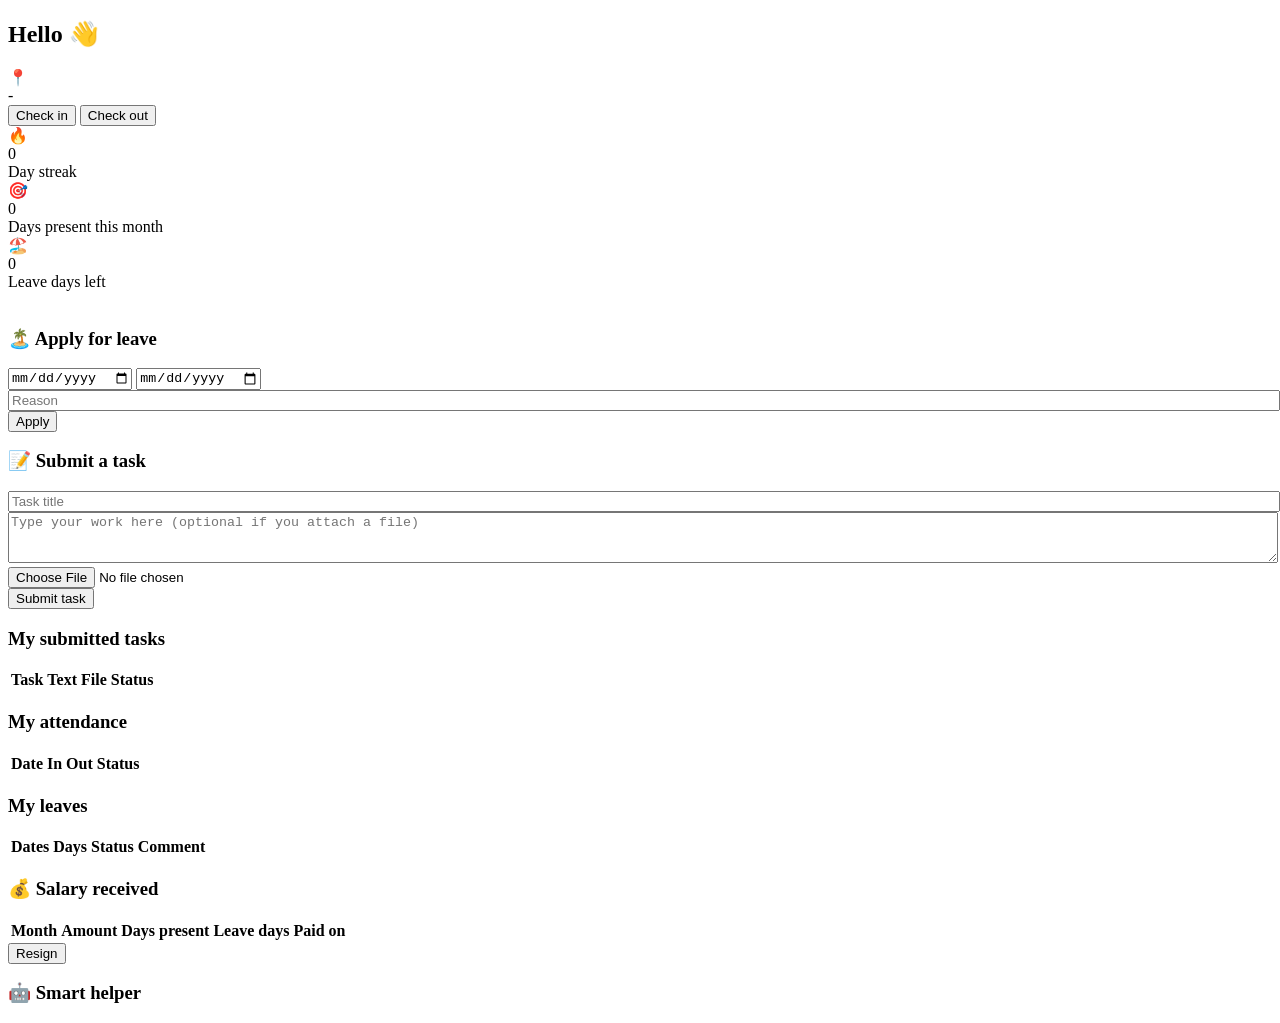
==== employee.html @ 06b5e777 "Add files via upload" ====
<!doctype html><html lang=en><head><meta charset=utf-8><script>try{document.documentElement.dataset.mode=localStorage.hcm_mode||''}catch(e){}</script><meta name=viewport content="width=device-width,initial-scale=1"><title>HCM Lite - My Home</title><link rel=preconnect href=https://fonts.googleapis.com><link rel=stylesheet href="https://fonts.googleapis.com/css2?family=Plus+Jakarta+Sans:wght@400;500;600;700;800&family=JetBrains+Mono:wght@400;500&family=Fredoka:wght@500;600;700"><link rel=stylesheet href="../css/variables.css"><link rel=stylesheet href="../css/global.css"></head><body><div id=nav></div><main>
<div class=banner><div><h2 id=hi>Hello 👋</h2><p id=sub></p></div><div class=clock id=clk></div></div>
<div class=grid><div class=card><span class=ic>📍</span><div id=st>-</div><button class=g onclick=checkIn()>Check in</button> <button onclick=checkOut()>Check out</button></div>
<div class=card><span class=ic>🔥</span><div class=n id=streak>0</div>Day streak<div id=sm style="color:var(--mu);font-size:13px"></div></div>
<div class=card><span class=ic>🎯</span><div class=n id=mpres>0</div>Days present this month</div>
<div class=card><span class=ic>🏖️</span><div class=n id=bal>0</div>Leave days left<div class=bar><i id=lb></i></div></div></div><br>
<div class=card><h3>🏝️ Apply for leave</h3><input id=lf type=date> <input id=lt type=date><br><input id=lr placeholder=Reason style=width:100%><button onclick=applyLeave()>Apply</button></div>
<div class=card><h3>📝 Submit a task</h3><input id=tt placeholder="Task title" style=width:100%><textarea id=tx rows=3 placeholder="Type your work here (optional if you attach a file)" style=width:100%></textarea><input id=tf type=file><br><button onclick=submitTask()>Submit task</button></div><div class=card><h3>My submitted tasks</h3><div class=t><table><thead><tr><th>Task</th><th>Text</th><th>File</th><th>Status</th></tr></thead><tbody id=mt></tbody></table></div></div><div class=card><h3>My attendance</h3><div class=t><table><thead><tr><th>Date</th><th>In</th><th>Out</th><th>Status</th></tr></thead><tbody id=att></tbody></table></div></div><div class=card><h3>My leaves</h3><div class=t><table><thead><tr><th>Dates</th><th>Days</th><th>Status</th><th>Comment</th></tr></thead><tbody id=ml></tbody></table></div></div><div class=card><h3>💰 Salary received</h3><div class=t><table><thead><tr><th>Month</th><th>Amount</th><th>Days present</th><th>Leave days</th><th>Paid on</th></tr></thead><tbody id=mp></tbody></table></div></div><div class=card><button class=r onclick=resign()>Resign</button></div><div class=card><h3>🤖 Smart helper</h3><div id=helper></div></div></main><script src="../js/storage.js"></script><script src="../js/theme.js"></script><script src="../js/app.js"></script><script src="../js/auth.js"></script><script src="../js/attendance.js"></script><script src="../js/leave.js"></script><script src="../js/helper.js"></script><script src="../js/tasks.js"></script><script src="../js/pay.js"></script><script>
const u=guard('employee');nav(u);
/* consecutive working days attended (weekends and approved leave don't break the streak) */
function streak(){const d=DB.get(),S=new Set(d.att.filter(a=>a.uid==u.id).map(a=>a.date)),L=d.leaves.filter(l=>l.uid==u.id&&l.status=='approved');let n=0,x=new Date();const iso=()=>x.toLocaleDateString('en-CA');
if(!S.has(iso()))x.setDate(x.getDate()-1);
for(let i=0;i<400;i++,x.setDate(x.getDate()-1)){const k=iso();if(S.has(k)){n++;continue}if(!wkd(k))continue;if(L.some(l=>l.from<=k&&l.to>=k))continue;break}return n}
const h=new Date().getHours();hi.textContent=(h<12?'Good morning':h<17?'Good afternoon':'Good evening')+', '+u.name.split(' ')[0]+' 👋';
const tick=()=>clk.textContent=new Date().toLocaleTimeString([],{hour:'2-digit',minute:'2-digit',second:'2-digit'});tick();setInterval(tick,1000);
function home(){const d=DB.get(),a=d.att.find(x=>x.uid==u.id&&x.date==today());$('#st').innerHTML=a?`In ${a.in} · Out ${a.out||'-'} · <span class=tag>${a.status}</span>`:'Not checked in today';
sub.textContent=a?(a.out?'All done for today. Great job! 🌟':'You are checked in. Have a productive day! 💪'):'Tap Check in to start your day ⏰';
const b=balance(u.id),q=d.company.quota||1,s=streak();$('#bal').textContent=b;lb.style.width=Math.max(0,b/q*100)+'%';
streak_.textContent=s;$('#sm').textContent=s>=5?'On fire! 🚀':s?'Keep it going!':'Check in to start one';
$('#mpres').textContent=d.att.filter(x=>x.uid==u.id&&x.date.startsWith(today().slice(0,7))).reduce((n,x)=>n+(x.status=='half day'?.5:1),0);
showAtt();myLeaves();myTasks();myPays()}
const streak_=$('#streak');
home();helperBox();payAlert();addEventListener('storage',()=>{home();payAlert()})</script></body></html>
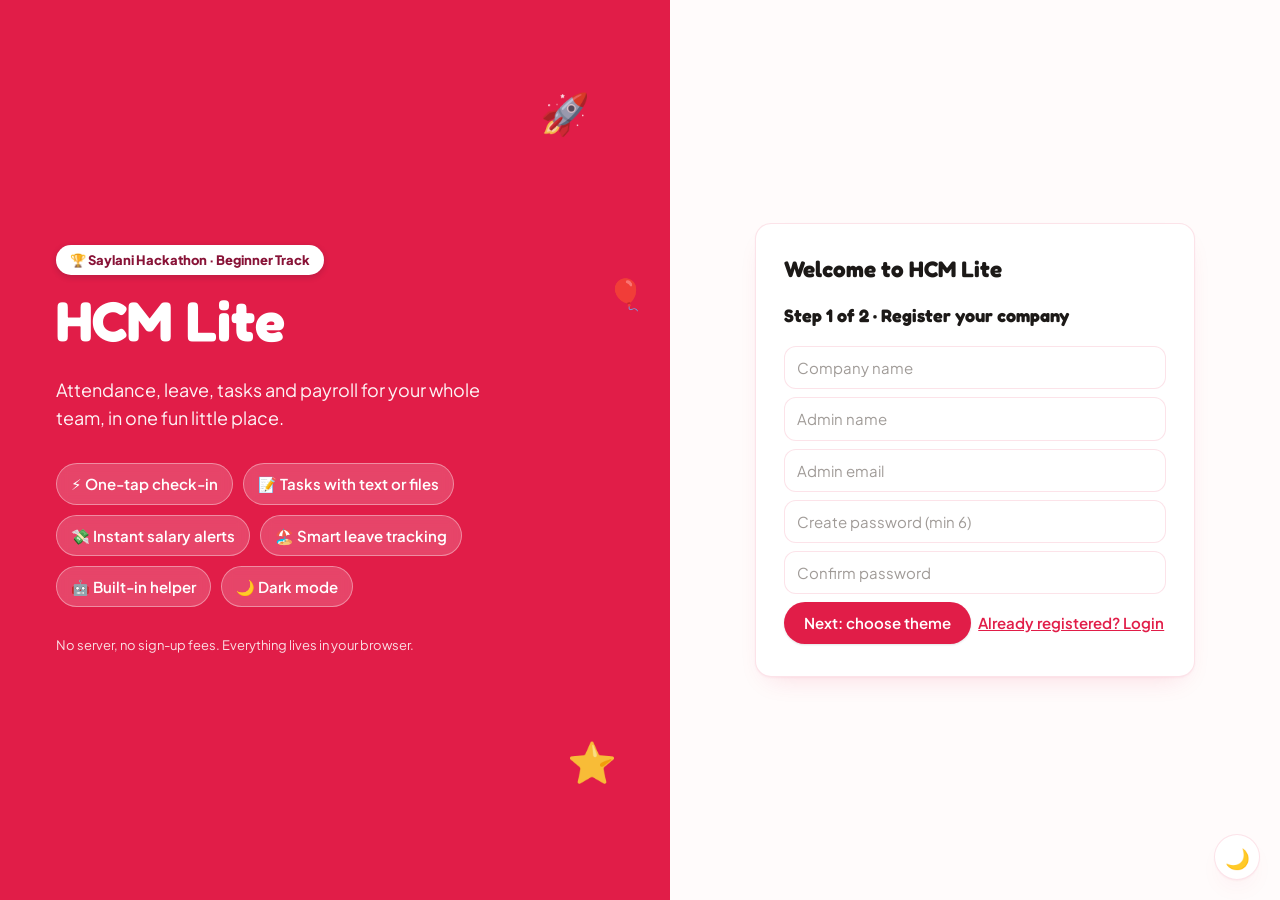
==== commit e61af6d0: "Add files via upload" ====
--- a/employee.html
+++ b/employee.html
@@ -1,23 +1,329 @@
-<!doctype html><html lang=en><head><meta charset=utf-8><script>try{document.documentElement.dataset.mode=localStorage.hcm_mode||''}catch(e){}</script><meta name=viewport content="width=device-width,initial-scale=1"><title>HCM Lite - My Home</title><link rel=preconnect href=https://fonts.googleapis.com><link rel=stylesheet href="https://fonts.googleapis.com/css2?family=Plus+Jakarta+Sans:wght@400;500;600;700;800&family=JetBrains+Mono:wght@400;500&family=Fredoka:wght@500;600;700"><link rel=stylesheet href="../css/variables.css"><link rel=stylesheet href="../css/global.css"></head><body><div id=nav></div><main>
-<div class=banner><div><h2 id=hi>Hello 👋</h2><p id=sub></p></div><div class=clock id=clk></div></div>
-<div class=grid><div class=card><span class=ic>📍</span><div id=st>-</div><button class=g onclick=checkIn()>Check in</button> <button onclick=checkOut()>Check out</button></div>
-<div class=card><span class=ic>🔥</span><div class=n id=streak>0</div>Day streak<div id=sm style="color:var(--mu);font-size:13px"></div></div>
-<div class=card><span class=ic>🎯</span><div class=n id=mpres>0</div>Days present this month</div>
-<div class=card><span class=ic>🏖️</span><div class=n id=bal>0</div>Leave days left<div class=bar><i id=lb></i></div></div></div><br>
-<div class=card><h3>🏝️ Apply for leave</h3><input id=lf type=date> <input id=lt type=date><br><input id=lr placeholder=Reason style=width:100%><button onclick=applyLeave()>Apply</button></div>
-<div class=card><h3>📝 Submit a task</h3><input id=tt placeholder="Task title" style=width:100%><textarea id=tx rows=3 placeholder="Type your work here (optional if you attach a file)" style=width:100%></textarea><input id=tf type=file><br><button onclick=submitTask()>Submit task</button></div><div class=card><h3>My submitted tasks</h3><div class=t><table><thead><tr><th>Task</th><th>Text</th><th>File</th><th>Status</th></tr></thead><tbody id=mt></tbody></table></div></div><div class=card><h3>My attendance</h3><div class=t><table><thead><tr><th>Date</th><th>In</th><th>Out</th><th>Status</th></tr></thead><tbody id=att></tbody></table></div></div><div class=card><h3>My leaves</h3><div class=t><table><thead><tr><th>Dates</th><th>Days</th><th>Status</th><th>Comment</th></tr></thead><tbody id=ml></tbody></table></div></div><div class=card><h3>💰 Salary received</h3><div class=t><table><thead><tr><th>Month</th><th>Amount</th><th>Days present</th><th>Leave days</th><th>Paid on</th></tr></thead><tbody id=mp></tbody></table></div></div><div class=card><button class=r onclick=resign()>Resign</button></div><div class=card><h3>🤖 Smart helper</h3><div id=helper></div></div></main><script src="../js/storage.js"></script><script src="../js/theme.js"></script><script src="../js/app.js"></script><script src="../js/auth.js"></script><script src="../js/attendance.js"></script><script src="../js/leave.js"></script><script src="../js/helper.js"></script><script src="../js/tasks.js"></script><script src="../js/pay.js"></script><script>
-const u=guard('employee');nav(u);
-/* consecutive working days attended (weekends and approved leave don't break the streak) */
-function streak(){const d=DB.get(),S=new Set(d.att.filter(a=>a.uid==u.id).map(a=>a.date)),L=d.leaves.filter(l=>l.uid==u.id&&l.status=='approved');let n=0,x=new Date();const iso=()=>x.toLocaleDateString('en-CA');
-if(!S.has(iso()))x.setDate(x.getDate()-1);
-for(let i=0;i<400;i++,x.setDate(x.getDate()-1)){const k=iso();if(S.has(k)){n++;continue}if(!wkd(k))continue;if(L.some(l=>l.from<=k&&l.to>=k))continue;break}return n}
-const h=new Date().getHours();hi.textContent=(h<12?'Good morning':h<17?'Good afternoon':'Good evening')+', '+u.name.split(' ')[0]+' 👋';
-const tick=()=>clk.textContent=new Date().toLocaleTimeString([],{hour:'2-digit',minute:'2-digit',second:'2-digit'});tick();setInterval(tick,1000);
-function home(){const d=DB.get(),a=d.att.find(x=>x.uid==u.id&&x.date==today());$('#st').innerHTML=a?`In ${a.in} · Out ${a.out||'-'} · <span class=tag>${a.status}</span>`:'Not checked in today';
-sub.textContent=a?(a.out?'All done for today. Great job! 🌟':'You are checked in. Have a productive day! 💪'):'Tap Check in to start your day ⏰';
-const b=balance(u.id),q=d.company.quota||1,s=streak();$('#bal').textContent=b;lb.style.width=Math.max(0,b/q*100)+'%';
-streak_.textContent=s;$('#sm').textContent=s>=5?'On fire! 🚀':s?'Keep it going!':'Check in to start one';
-$('#mpres').textContent=d.att.filter(x=>x.uid==u.id&&x.date.startsWith(today().slice(0,7))).reduce((n,x)=>n+(x.status=='half day'?.5:1),0);
-showAtt();myLeaves();myTasks();myPays()}
-const streak_=$('#streak');
-home();helperBox();payAlert();addEventListener('storage',()=>{home();payAlert()})</script></body></html>
+
+<!DOCTYPE html>
+<html lang="en">
+<head>
+  <meta charset="UTF-8">
+
+  <script>
+    try {
+      document.documentElement.dataset.mode =
+        localStorage.hcm_mode || '';
+    } catch (e) {}
+  </script>
+
+  <meta name="viewport" content="width=device-width, initial-scale=1">
+  <title>HCM Lite - My Home</title>
+
+  <link rel="preconnect" href="https://fonts.googleapis.com">
+
+  <link
+    rel="stylesheet"
+    href="https://fonts.googleapis.com/css2?family=Plus+Jakarta+Sans:wght@400;500;600;700;800&family=JetBrains+Mono:wght@400;500&family=Fredoka:wght@500;600;700"
+  >
+
+  <link rel="stylesheet" href="variables.css">
+  <link rel="stylesheet" href="global.css">
+</head>
+
+<body>
+  <div id="nav"></div>
+
+  <main>
+    <div class="banner">
+      <div>
+        <h2 id="hi">Hello 👋</h2>
+        <p id="sub"></p>
+      </div>
+
+      <div class="clock" id="clk"></div>
+    </div>
+
+    <div class="grid">
+      <div class="card">
+        <span class="ic">📍</span>
+        <div id="st">-</div>
+        <button class="g" onclick="checkIn()">Check in</button>
+        <button onclick="checkOut()">Check out</button>
+      </div>
+
+      <div class="card">
+        <span class="ic">🔥</span>
+        <div class="n" id="streak">0</div>
+        Day streak
+        <div id="sm" style="color:var(--mu);font-size:13px"></div>
+      </div>
+
+      <div class="card">
+        <span class="ic">🎯</span>
+        <div class="n" id="mpres">0</div>
+        Days present this month
+      </div>
+
+      <div class="card">
+        <span class="ic">🏖️</span>
+        <div class="n" id="bal">0</div>
+        Leave days left
+        <div class="bar">
+          <i id="lb"></i>
+        </div>
+      </div>
+    </div>
+
+    <br>
+
+    <div class="card">
+      <h3>🏝️ Apply for leave</h3>
+      <input id="lf" type="date">
+      <input id="lt" type="date">
+      <br>
+      <input id="lr" placeholder="Reason" style="width:100%">
+      <button onclick="applyLeave()">Apply</button>
+    </div>
+
+    <div class="card">
+      <h3>📝 Submit a task</h3>
+
+      <input id="tt" placeholder="Task title" style="width:100%">
+
+      <textarea
+        id="tx"
+        rows="3"
+        placeholder="Type your work here (optional if you attach a file)"
+        style="width:100%"
+      ></textarea>
+
+      <input id="tf" type="file">
+      <br>
+
+      <button onclick="submitTask()">Submit task</button>
+    </div>
+
+    <div class="card">
+      <h3>My submitted tasks</h3>
+
+      <div class="t">
+        <table>
+          <thead>
+            <tr>
+              <th>Task</th>
+              <th>Text</th>
+              <th>File</th>
+              <th>Status</th>
+            </tr>
+          </thead>
+
+          <tbody id="mt"></tbody>
+        </table>
+      </div>
+    </div>
+
+    <div class="card">
+      <h3>My attendance</h3>
+
+      <div class="t">
+        <table>
+          <thead>
+            <tr>
+              <th>Date</th>
+              <th>In</th>
+              <th>Out</th>
+              <th>Status</th>
+            </tr>
+          </thead>
+
+          <tbody id="att"></tbody>
+        </table>
+      </div>
+    </div>
+
+    <div class="card">
+      <h3>My leaves</h3>
+
+      <div class="t">
+        <table>
+          <thead>
+            <tr>
+              <th>Dates</th>
+              <th>Days</th>
+              <th>Status</th>
+              <th>Comment</th>
+            </tr>
+          </thead>
+
+          <tbody id="ml"></tbody>
+        </table>
+      </div>
+    </div>
+
+    <div class="card">
+      <h3>💰 Salary received</h3>
+
+      <div class="t">
+        <table>
+          <thead>
+            <tr>
+              <th>Month</th>
+              <th>Amount</th>
+              <th>Days present</th>
+              <th>Leave days</th>
+              <th>Paid on</th>
+            </tr>
+          </thead>
+
+          <tbody id="mp"></tbody>
+        </table>
+      </div>
+    </div>
+
+    <div class="card">
+      <button class="r" onclick="resign()">Resign</button>
+    </div>
+
+    <div class="card">
+      <h3>🤖 Smart helper</h3>
+      <div id="helper"></div>
+    </div>
+  </main>
+
+  <script src="storage.js"></script>
+  <script src="theme.js"></script>
+  <script src="app.js"></script>
+  <script src="auth.js"></script>
+  <script src="attendance.js"></script>
+  <script src="leave.js"></script>
+  <script src="helper.js"></script>
+  <script src="tasks.js"></script>
+  <script src="pay.js"></script>
+
+  <script>
+    const u = guard('employee');
+    nav(u);
+
+    /*
+      Consecutive working days attended.
+      Weekends and approved leave do not break the streak.
+    */
+    function streak() {
+      const d = DB.get();
+
+      const S = new Set(
+        d.att
+          .filter(a => a.uid == u.id)
+          .map(a => a.date)
+      );
+
+      const L = d.leaves.filter(
+        l => l.uid == u.id && l.status == 'approved'
+      );
+
+      let n = 0;
+      let x = new Date();
+
+      const iso = () => x.toLocaleDateString('en-CA');
+
+      if (!S.has(iso())) {
+        x.setDate(x.getDate() - 1);
+      }
+
+      for (let i = 0; i < 400; i++, x.setDate(x.getDate() - 1)) {
+        const k = iso();
+
+        if (S.has(k)) {
+          n++;
+          continue;
+        }
+
+        if (!wkd(k)) continue;
+
+        if (L.some(l => l.from <= k && l.to >= k)) continue;
+
+        break;
+      }
+
+      return n;
+    }
+
+    /* Greeting */
+    const h = new Date().getHours();
+
+    hi.textContent =
+      (h < 12 ? 'Good morning' :
+       h < 17 ? 'Good afternoon' : 'Good evening') +
+      ', ' + u.name.split(' ')[0] + ' 👋';
+
+    /* Live clock */
+    const tick = () => {
+      clk.textContent = new Date().toLocaleTimeString([], {
+        hour: '2-digit',
+        minute: '2-digit',
+        second: '2-digit'
+      });
+    };
+
+    tick();
+    setInterval(tick, 1000);
+
+    /* Employee dashboard */
+    function home() {
+      const d = DB.get();
+
+      const a = d.att.find(
+        x => x.uid == u.id && x.date == today()
+      );
+
+      $('#st').innerHTML = a
+        ? `In ${a.in} · Out ${a.out || '-'} · <span class="tag">${a.status}</span>`
+        : 'Not checked in today';
+
+      sub.textContent = a
+        ? (
+            a.out
+              ? 'All done for today. Great job! 🌟'
+              : 'You are checked in. Have a productive day! 💪'
+          )
+        : 'Tap Check in to start your day ⏰';
+
+      const b = balance(u.id);
+      const q = d.company.quota || 1;
+      const s = streak();
+
+      $('#bal').textContent = b;
+      lb.style.width = Math.max(0, b / q * 100) + '%';
+
+      streak_.textContent = s;
+
+      $('#sm').textContent = s >= 5
+        ? 'On fire! 🚀'
+        : s
+          ? 'Keep it going!'
+          : 'Check in to start one';
+
+      $('#mpres').textContent = d.att
+        .filter(x =>
+          x.uid == u.id &&
+          x.date.startsWith(today().slice(0, 7))
+        )
+        .reduce(
+          (n, x) => n + (x.status == 'half day' ? 0.5 : 1),
+          0
+        );
+
+      showAtt();
+      myLeaves();
+      myTasks();
+      myPays();
+    }
+
+    const streak_ = $('#streak');
+
+    home();
+    helperBox();
+    payAlert();
+
+    addEventListener('storage', () => {
+      home();
+      payAlert();
+    });
+  </script>
+</body>
+</html>
--- a/variables.css
+++ b/variables.css
@@ -0,0 +1,17 @@
+/* variables.css – design tokens (dark crimson + fiery orange theme). theme.js overrides --a, --p, --b and --hf per company. */
+:root{
+  --bg:#fffbfb; --card:#ffffff; --glass:#ffffff; --bd:rgba(225,29,72,.12); --soft:color-mix(in srgb,var(--a) 8%,transparent);
+  --tx:#1c1917; --mu:#78716c; --navbg:rgba(255,255,255,.92); --inp:#ffffff;
+  --a:#e11d48; --p:#881337; --b:#f97316;            /* crimson + fiery orange */
+  --ok:#059669; --wn:#d97706; --bad:#e11d48;
+  --hf:'Fredoka','Plus Jakarta Sans',system-ui,sans-serif;  /* heading font */
+  --ui:'Plus Jakarta Sans',system-ui,sans-serif;            /* UI font */
+  --mono:'JetBrains Mono',ui-monospace,Menlo,monospace;    /* ids, times, numbers */
+  --r:16px; --shadow:0 1px 2px rgba(225,29,72,.05),0 12px 28px -14px rgba(225,29,72,.18);
+  color-scheme:light;
+}
+:root[data-mode=dark]{
+  --bg:#120709; --card:#1c0f13; --glass:#1c0f13; --bd:rgba(255,255,255,.10);
+  --tx:#ffe4e6; --mu:#fda4af; --navbg:rgba(18,7,9,.92); --inp:#16090c;
+  --shadow:0 14px 34px -14px rgba(0,0,0,.7); color-scheme:dark;
+}
--- a/global.css
+++ b/global.css
@@ -0,0 +1,125 @@
+/* global.css – playful UI: layout, cards, buttons, forms, tables, nav, toasts, login, helper chat, charts, responsive, print */
+*{box-sizing:border-box}
+html{scroll-behavior:smooth;-webkit-text-size-adjust:100%}
+img,canvas,svg{max-width:100%}
+body{margin:0;font:15px/1.55 var(--ui);color:var(--tx);min-height:100vh;background:var(--bg);overflow-x:hidden}
+h1,h2,h3,h4,h5,h6,nav b,.n{font-family:var(--hf)}
+a{color:var(--a);font-weight:600}
+.mono,.n,.ph span,#out td:last-child,#out th:last-child,input[type=date],input[type=time],input[type=month],input[type=number]{font-family:var(--mono)}
+td.mono{font-size:13px}
+/* navigation (floating pill) */
+#nav{position:sticky;top:8px;z-index:10;padding:0 10px}
+nav{display:flex;align-items:center;gap:6px;max-width:1120px;margin:8px auto 0;padding:8px 14px;background:var(--navbg);backdrop-filter:blur(14px);border:1.5px solid var(--bd);border-radius:999px;box-shadow:var(--shadow)}
+nav b{margin-right:12px;font-size:19px;white-space:nowrap}
+nav b:before{content:"";display:inline-block;width:12px;height:12px;border-radius:50%;background:var(--a);margin-right:8px;box-shadow:0 0 0 3px color-mix(in srgb,var(--a) 22%,transparent)}
+nav b{overflow:hidden;text-overflow:ellipsis;max-width:40vw}
+.links{display:flex;gap:4px;flex:1;min-width:0;overflow-x:auto;scrollbar-width:none;padding:2px}.links::-webkit-scrollbar{display:none}
+nav a{padding:6px 12px;border-radius:999px;color:var(--mu);text-decoration:none;font-weight:600;white-space:nowrap;transition:background .15s,color .15s}
+nav a:hover{color:var(--tx);background:var(--soft)}
+nav a.on{color:#fff;background:var(--a)}
+.who{margin-left:auto;display:flex;align-items:center;gap:8px;color:var(--mu);font-size:14px;padding-right:6px;white-space:nowrap;font-weight:600}
+.av{display:inline-grid;place-items:center;width:30px;height:30px;border-radius:50%;color:#fff;font:700 12px var(--ui);flex:none;vertical-align:middle;margin-right:8px;text-transform:uppercase}
+.who .av{margin:0}
+main{max-width:1080px;margin:0 auto;padding:22px max(16px,env(safe-area-inset-right)) 80px max(16px,env(safe-area-inset-left))}
+.ph{display:flex;justify-content:space-between;align-items:baseline;flex-wrap:wrap;margin-bottom:18px}
+.ph h1{margin:0;font-size:30px}.ph span{color:var(--mu);font-size:13px}
+/* cards */
+.card{background:var(--card);border:1.5px solid var(--bd);border-radius:var(--r);padding:20px;margin:0 0 16px;box-shadow:var(--shadow);animation:pop .45s both}
+.card h3{margin:0 0 12px;font-size:18px}
+.grid{display:grid;grid-template-columns:repeat(4,1fr);gap:14px;margin-bottom:16px}
+.grid .card{margin:0;position:relative;overflow:hidden;transition:transform .2s}
+.grid .card:hover{transform:translateY(-3px)}
+.grid .card:before{content:"";position:absolute;inset:0 0 auto 0;height:5px;background:var(--k,var(--a))}
+.grid .card:nth-child(4n+1){--k:var(--a)}.grid .card:nth-child(4n+2){--k:var(--b)}.grid .card:nth-child(4n+3){--k:#0ea5e9}.grid .card:nth-child(4n+4){--k:var(--ok)}
+.grid .card:nth-child(2){animation-delay:.05s}.grid .card:nth-child(3){animation-delay:.1s}.grid .card:nth-child(4){animation-delay:.15s}.grid .card:nth-child(5){animation-delay:.2s}
+.ic{display:grid;place-items:center;width:42px;height:42px;border-radius:14px;background:color-mix(in srgb,var(--k,var(--a)) 18%,transparent);font-size:22px;margin-bottom:8px}
+.n{font-size:32px;font-weight:700;line-height:1.2}
+.banner{display:flex;justify-content:space-between;align-items:center;gap:16px;flex-wrap:wrap;padding:22px 26px;margin-bottom:16px;border-radius:var(--r);color:#fff;background:var(--a);box-shadow:var(--shadow);position:relative;overflow:hidden}
+.banner:after{content:"🎉";position:absolute;right:-6px;bottom:-26px;font-size:120px;opacity:.16;transform:rotate(-12deg);pointer-events:none}
+.banner h2{margin:0;font-size:26px}.banner p{margin:4px 0 8px;opacity:.93}
+.banner button{background:rgba(255,255,255,.2);box-shadow:none;border:1.5px solid rgba(255,255,255,.45)}
+.clock{font:700 32px var(--mono);position:relative;z-index:1}
+.bar{height:10px;border-radius:99px;background:var(--soft);overflow:hidden;margin-top:10px}
+.bar i{display:block;height:100%;width:0;border-radius:99px;background:var(--a);transition:width .9s cubic-bezier(.2,.8,.2,1)}
+.split{display:flex;gap:24px;align-items:center;flex-wrap:wrap}
+.donut{width:150px;height:150px;border-radius:50%;position:relative;flex:none}
+.donut:after{content:"";position:absolute;inset:23%;border-radius:50%;background:var(--card)}
+.donut b{position:absolute;inset:0;display:grid;place-items:center;z-index:1;font:700 28px var(--hf)}
+.leg{list-style:none;padding:0;margin:0}.leg li{display:flex;align-items:center;gap:8px;margin:5px 0;font-weight:500}.leg i{width:12px;height:12px;border-radius:4px;flex:none}
+.two{display:grid;grid-template-columns:1fr 1fr;gap:16px}.two .card{margin:0 0 16px}
+.lb{display:flex;align-items:center;gap:10px;margin:10px 0}.lb .bar{flex:1;margin:0}.lb span.m{width:26px;font-size:20px;text-align:center}.lb small{color:var(--mu);font-family:var(--mono);min-width:34px;text-align:right}
+.empty{color:var(--mu);text-align:center;padding:18px 0}
+/* forms */
+input,select,textarea,button{font:inherit;border-radius:12px}
+input,select,textarea{padding:9px 12px;margin:4px 6px 4px 0;border:1.5px solid var(--bd);background:var(--inp);color:var(--tx);max-width:100%;min-width:190px}
+input::placeholder,textarea::placeholder{color:var(--mu);opacity:.7}
+input[type=radio],input[type=checkbox]{min-width:0;margin:0 4px 0 0;accent-color:var(--a)}
+textarea{display:block;margin-bottom:8px}
+input:focus,select:focus,textarea:focus{outline:none;border-color:var(--a);box-shadow:0 0 0 4px color-mix(in srgb,var(--a) 22%,transparent)}
+button{padding:9px 20px;margin:4px 4px 4px 0;border:0;border-radius:999px;background:var(--a);color:#fff;font-weight:600;cursor:pointer;box-shadow:0 1px 2px rgba(15,23,42,.12);transition:transform .08s,box-shadow .15s,filter .15s}
+button:hover{filter:brightness(1.07);box-shadow:0 6px 14px -6px color-mix(in srgb,var(--a) 60%,transparent)}
+button:active{transform:translateY(1px);box-shadow:none}
+button.g{background:var(--ok)}
+button.r{background:var(--bad)}
+button.chip{background:var(--soft);color:var(--a);box-shadow:none;border:1.5px solid var(--bd);padding:4px 12px;font-size:13px;margin:2px 4px 6px 0}
+button.chip:hover{transform:none;background:color-mix(in srgb,var(--a) 14%,transparent);box-shadow:none}
+.fab{position:fixed;right:16px;bottom:16px;z-index:50;width:46px;height:46px;padding:0;border-radius:50%;font-size:20px;background:var(--card);border:1.5px solid var(--bd);box-shadow:var(--shadow)}
+/* tables */
+.t{overflow-x:auto}table{width:100%;border-collapse:collapse}
+th{font-size:11px;text-transform:uppercase;letter-spacing:.07em;color:var(--mu);font-weight:700}
+th,td{text-align:left;padding:11px 10px;border-bottom:1.5px dashed var(--bd);vertical-align:middle}
+tbody tr{transition:background .15s}tbody tr:hover{background:var(--soft)}td small{color:var(--mu)}table input{min-width:140px}
+/* status chips */
+.tag{display:inline-block;padding:2px 11px;border-radius:999px;font-size:12px;font-weight:700;background:var(--soft);color:var(--mu);text-transform:capitalize;white-space:nowrap}
+.tag.ok{background:color-mix(in srgb,var(--ok) 14%,transparent);color:#047857}.tag.wn{background:color-mix(in srgb,var(--wn) 18%,transparent);color:#a16207}.tag.bad{background:color-mix(in srgb,var(--bad) 15%,transparent);color:#be123c}
+:root[data-mode=dark] .tag.ok{color:#34d399}:root[data-mode=dark] .tag.wn{color:#fbbf24}:root[data-mode=dark] .tag.bad{color:#fb7185}
+/* helper chat */
+#chat{height:200px;overflow:auto;background:var(--soft);padding:10px 12px;border-radius:14px;margin-bottom:8px;border:1.5px solid var(--bd)}
+#chat p{margin:6px 0;padding:7px 12px;border-radius:14px;max-width:85%;width:fit-content;animation:pop .25s both}
+#chat .me{margin-left:auto;color:#fff;background:var(--a);border-bottom-right-radius:4px}
+#chat .bot{background:var(--card);border:1.5px solid var(--bd);border-bottom-left-radius:4px}
+#st{font-size:16px;margin-bottom:10px}
+/* toasts + confetti */
+#toasts{position:fixed;left:50%;bottom:22px;transform:translateX(-50%);display:flex;flex-direction:column;gap:8px;z-index:99;width:min(92vw,440px)}
+.toast{background:var(--card);border:1.5px solid var(--bd);border-left:6px solid var(--b);color:var(--tx);padding:12px 16px;border-radius:16px;white-space:pre-line;box-shadow:var(--shadow);cursor:pointer;animation:pop .3s both}
+#cf{position:fixed;inset:0;pointer-events:none;z-index:200}
+@keyframes pop{from{opacity:0;transform:translateY(12px) scale(.97)}}
+@keyframes float{0%,100%{transform:translateY(0) rotate(0)}50%{transform:translateY(-18px) rotate(8deg)}}
+@keyframes pulse{50%{box-shadow:0 0 0 7px transparent}}
+/* login / register */
+.auth{min-height:100vh;display:grid;grid-template-columns:1.1fr 1fr}
+.hero{position:relative;overflow:hidden;color:#fff;padding:56px;display:flex;flex-direction:column;justify-content:center;background:var(--a)}
+.hero>*{position:relative;z-index:1}
+.hero h1{font-size:clamp(36px,6vw,56px);margin:0 0 8px;line-height:1.05}.hero p{font-size:18px;opacity:.95;max-width:430px}
+.hero .badge{display:inline-block;width:fit-content;background:#fff;color:var(--p);padding:5px 14px;border-radius:999px;font-weight:800;font-size:13px;margin-bottom:16px;box-shadow:0 2px 6px rgba(15,23,42,.18)}
+.feats{display:flex;flex-wrap:wrap;gap:10px;margin-top:14px;max-width:470px}
+.feats span{background:rgba(255,255,255,.18);border:1.5px solid rgba(255,255,255,.38);padding:8px 14px;border-radius:999px;font-weight:600;backdrop-filter:blur(6px)}
+.fl{position:absolute!important;z-index:0!important;font-size:40px;opacity:.85;animation:float 6s ease-in-out infinite;pointer-events:none}
+.hero .foot{margin-top:28px;font-size:13px;opacity:.85}
+.auth>.card{align-self:center;justify-self:center;width:min(440px,92%);margin:24px 0;padding:28px}
+.auth h2{margin:0 0 12px}.auth input,.auth select{width:100%;margin-right:0}
+#out table td:last-child,#out table th:last-child{text-align:right}
+@media(max-width:1000px){.two{grid-template-columns:1fr}}
+@media(max-width:900px){.grid{grid-template-columns:repeat(2,1fr)}.hero{padding:40px 32px}}
+@media(max-width:900px){nav{flex-wrap:wrap;row-gap:6px;border-radius:26px}.links{order:5;flex-basis:100%}.who{margin-left:auto}}
+@media(max-width:760px){input,select,textarea{font-size:16px}.auth{grid-template-columns:1fr}.hero{padding:34px 22px}.hero h1{font-size:40px}.hero .foot{margin-top:16px}.fl{display:none}
+ main{padding:14px 10px 80px}.card{padding:16px}.ph h1{font-size:25px}
+ .grid{grid-template-columns:repeat(2,1fr);gap:10px}.grid .card{padding:14px}.n{font-size:26px}.ic{width:36px;height:36px;font-size:19px;margin-bottom:6px}
+ .banner{padding:18px}.banner h2{font-size:22px}.clock{font-size:24px}.banner button{padding:7px 14px;font-size:13px}
+ .split{justify-content:center}.fab{width:40px;height:40px;right:10px;bottom:10px;font-size:17px}}
+@media(max-width:600px){
+ .card input:not([type=radio]):not([type=checkbox]),.card select,.card textarea{width:100%;min-width:0;margin-right:0}
+ button{padding:11px 20px}.chip,button.chip{padding:6px 12px}
+ .t table,.t tbody,.t tr,.t td{display:block;width:100%}.t thead{display:none}
+ .t tr{border:1.5px solid var(--bd);border-radius:14px;padding:4px 12px;margin:0 0 10px;background:var(--soft)}
+ .t td{display:flex;justify-content:space-between;align-items:center;flex-wrap:wrap;gap:4px 12px;border:0;border-bottom:1.5px dashed var(--bd);padding:8px 0;text-align:right;overflow-wrap:anywhere}
+ .t td:last-child{border-bottom:0}.t td:empty{display:none}
+ .t td[data-label]:before{content:attr(data-label);font-size:11px;text-transform:uppercase;letter-spacing:.06em;color:var(--mu);font-weight:700;text-align:left;flex:none}
+ .t td.empty{justify-content:center;text-align:center}.t td .av{margin-right:6px}
+ .t td:first-child{font-weight:700}
+ #out table td:last-child,#out table th:last-child{text-align:right}
+ #chat{height:240px}.lb span.m{width:22px}}
+@media(max-width:480px){.nm{display:none}nav b{max-width:46vw;font-size:17px}nav{padding:7px 10px}}
+@media(max-width:340px){.grid{grid-template-columns:1fr}}
+@media(prefers-reduced-motion:reduce){*{animation:none!important;transition:none!important}}
+@media print{#nav,.np,.ph,#toasts,.fab,.banner{display:none}body{background:#fff;color:#000}.card{background:#fff;border:0;box-shadow:none;color:#000;animation:none}td,th{color:#000;border-color:#ccc}}
